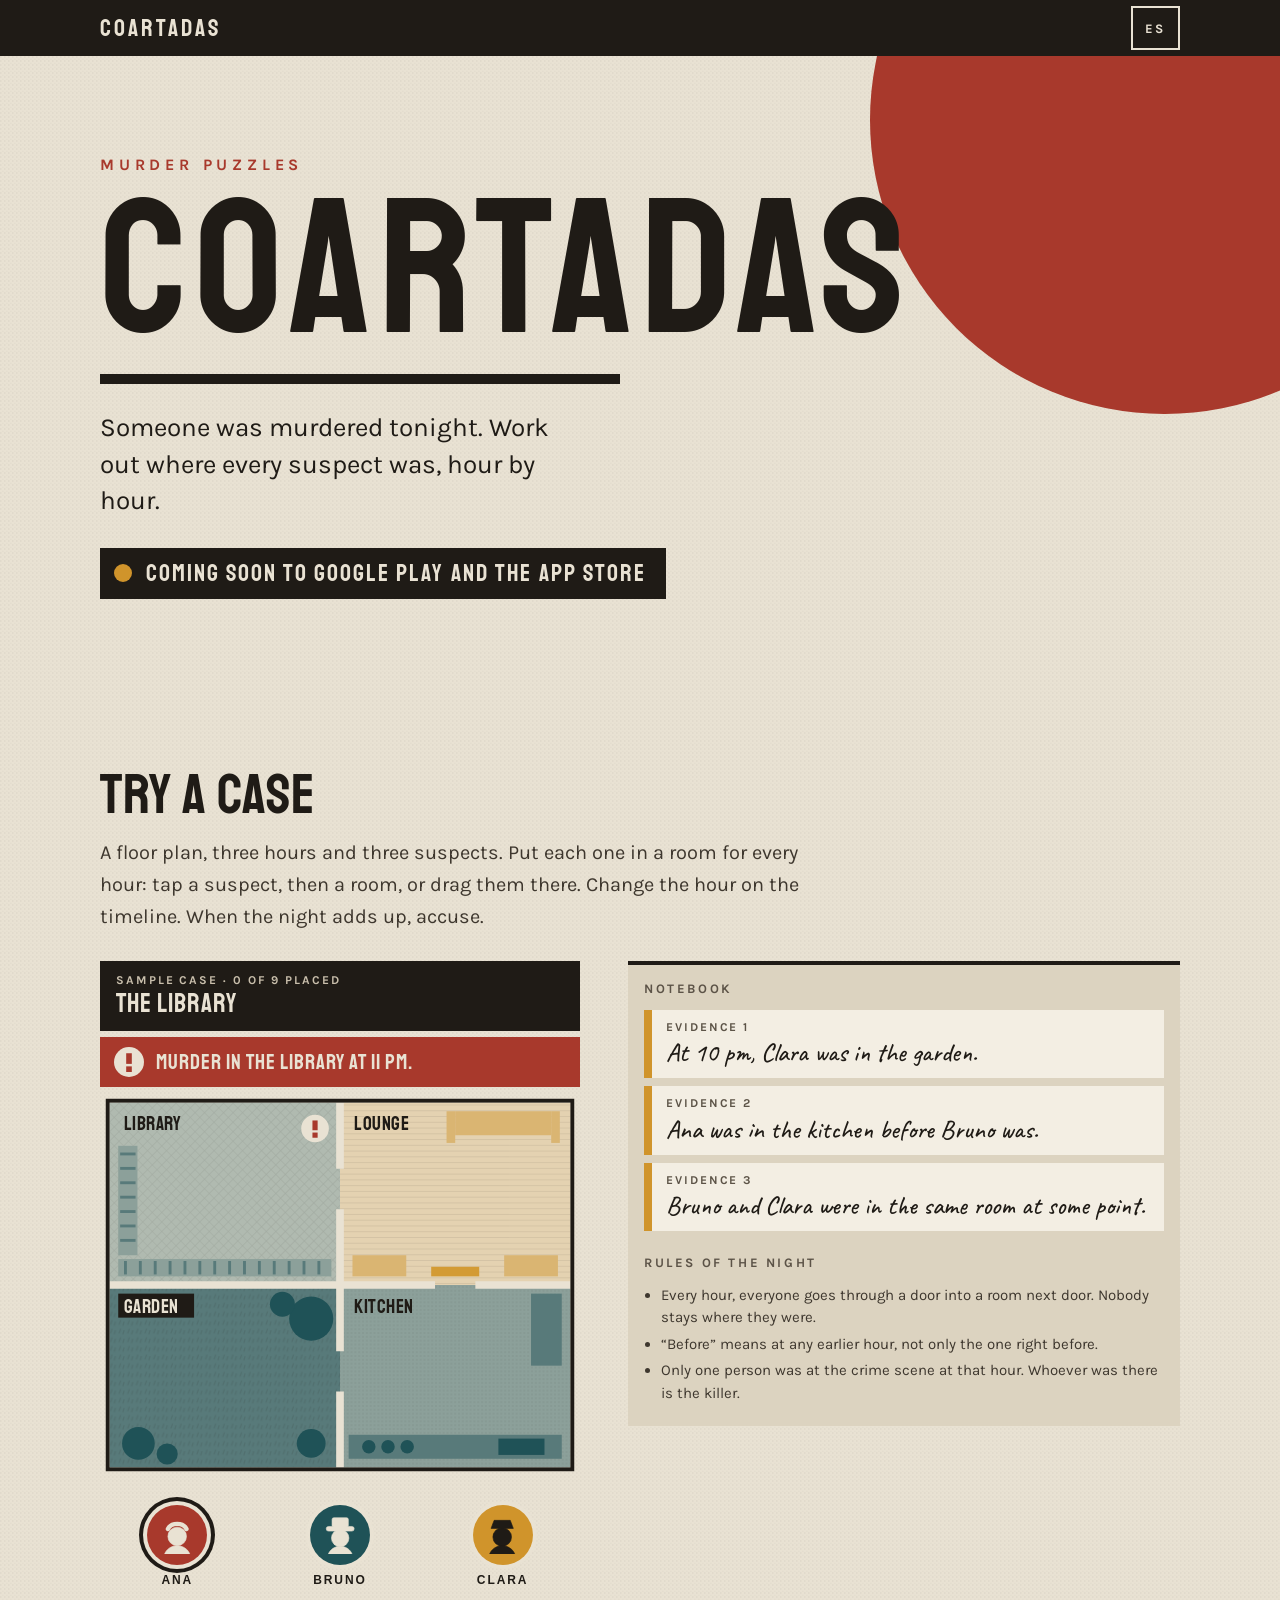
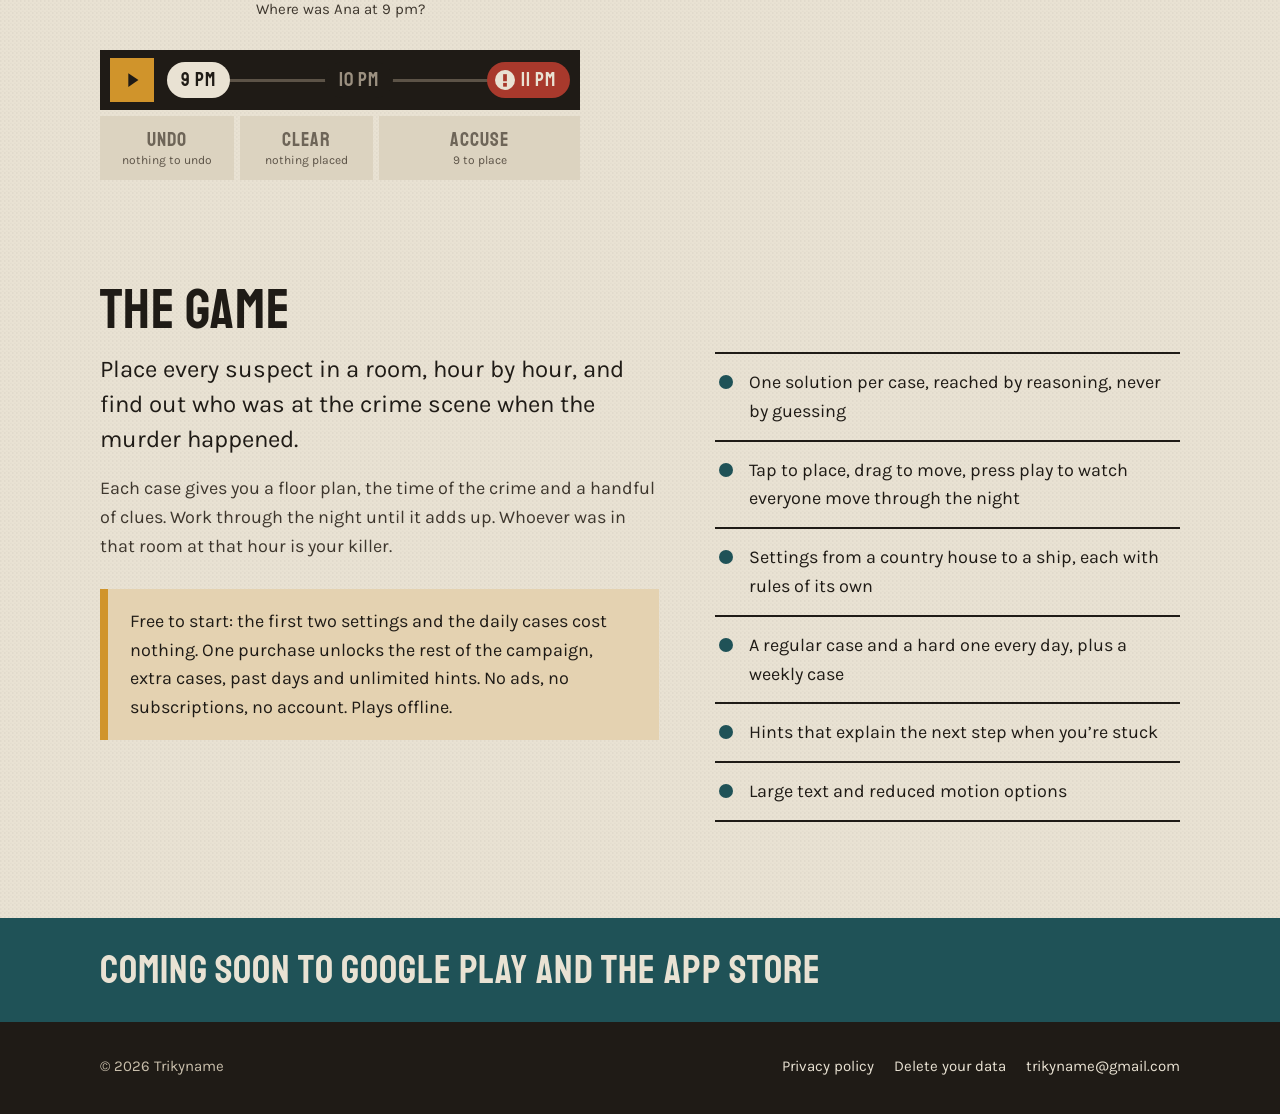
==== index.html @ 440a01b3 "Web de Coartadas: portada con un caso jugable, política de privacidad y borrado de datos Co-Authored" ====
<!DOCTYPE html>
<html lang="en">
<head>
<meta charset="utf-8">
<meta name="viewport" content="width=device-width, initial-scale=1">
<title>Coartadas — Murder Puzzles</title>
<meta name="description" content="Someone was murdered tonight. Work out where every suspect was, hour by hour. A deduction puzzle game for Android and iOS, coming soon.">
<meta name="theme-color" content="#1F1B16">
<link rel="icon" href="favicon.svg" type="image/svg+xml">
<link rel="preload" href="fonts/Staatliches-Regular.ttf" as="font" type="font/ttf" crossorigin>
<link rel="stylesheet" href="site.css">
<script>
  // Language before the first paint: the visitor's choice if they made one here, else the browser's.
  (function () {
    var l = null;
    try { l = localStorage.getItem('coartadas-lang'); } catch (e) { /* storage blocked: follow the browser */ }
    if (l !== 'en' && l !== 'es') l = /^es\b/i.test(navigator.language || '') ? 'es' : 'en';
    document.documentElement.lang = l;
  })();
</script>
</head>
<body>

<header class="topbar">
  <div class="wrap">
    <a class="mark" href="./">COARTADAS</a>
    <button type="button" class="langswitch" id="langswitch">
      <span data-l="en" aria-hidden="true">ES</span><span data-l="es" aria-hidden="true">EN</span>
    </button>
  </div>
</header>

<main>

<section class="hero">
  <div class="hero__disc" aria-hidden="true"></div>
  <div class="wrap">
    <p class="kicker"><span data-l="en">Murder Puzzles</span><span data-l="es">Puzles de asesinato</span></p>
    <h1>COARTADAS</h1>
    <div class="hero__rule" aria-hidden="true"></div>
    <p class="line">
      <span data-l="en">Someone was murdered tonight. Work out where every suspect was, hour by hour.</span>
      <span data-l="es">Hubo un asesinato. Reconstruye dónde estuvo cada sospechoso, hora a hora.</span>
    </p>
    <p class="soon"><span class="dot" aria-hidden="true"></span>
      <span data-l="en">Coming soon to Google Play and the App Store</span>
      <span data-l="es">Muy pronto en Google Play y App Store</span>
    </p>
  </div>
</section>

<section class="section" id="case" aria-labelledby="case-title">
  <div class="wrap">
    <h2 id="case-title"><span data-l="en">Try a case</span><span data-l="es">Prueba un caso</span></h2>
    <p class="lede">
      <span data-l="en">A floor plan, three hours and three suspects. Put each one in a room for every hour: tap a suspect, then a room, or drag them there. Change the hour on the timeline. When the night adds up, accuse.</span>
      <span data-l="es">Un plano, tres horas y tres sospechosos. Pon a cada uno en una estancia a cada hora: toca a alguien y luego una estancia, o arrástralo hasta allí. Cambia la hora en la línea de abajo. Cuando la noche cuadre, acusa.</span>
    </p>
    <div class="case" id="caso">
      <p class="noscript">
        <span data-l="en">This case needs JavaScript to play.</span>
        <span data-l="es">Para jugar este caso hace falta JavaScript.</span>
      </p>
    </div>
  </div>
</section>

<section class="section" id="game" aria-labelledby="game-title">
  <div class="wrap">
    <h2 id="game-title"><span data-l="en">The game</span><span data-l="es">El juego</span></h2>
    <div class="about">
      <div>
        <div data-l="en">
          <p class="first">Place every suspect in a room, hour by hour, and find out who was at the crime scene when the murder happened.</p>
          <p>Each case gives you a floor plan, the time of the crime and a handful of clues. Work through the night until it adds up. Whoever was in that room at that hour is your killer.</p>
        </div>
        <div data-l="es">
          <p class="first">Coloca a cada sospechoso en una habitación, hora a hora, y averigua quién estaba en la escena del crimen cuando ocurrió el asesinato.</p>
          <p>Cada caso te da el plano, la hora del crimen y unas cuantas pistas. Repasa la noche hasta que todo cuadre. Quien estaba en esa habitación a esa hora es el culpable.</p>
        </div>
        <div class="price">
          <p data-l="en">Free to start: the first two settings and the daily cases cost nothing. One purchase unlocks the rest of the campaign, extra cases, past days and unlimited hints. No ads, no subscriptions, no account. Plays offline.</p>
          <p data-l="es">Gratis para empezar: los dos primeros lugares y los casos de cada día no cuestan nada. Un único pago desbloquea el resto de la campaña, los encargos, los días pasados y las pistas sin límite. Sin anuncios, sin suscripciones y sin cuenta. Funciona sin conexión.</p>
        </div>
      </div>
      <ul class="facts" data-l="en">
        <li>One solution per case, reached by reasoning, never by guessing</li>
        <li>Tap to place, drag to move, press play to watch everyone move through the night</li>
        <li>Settings from a country house to a ship, each with rules of its own</li>
        <li>A regular case and a hard one every day, plus a weekly case</li>
        <li>Hints that explain the next step when you’re stuck</li>
        <li>Large text and reduced motion options</li>
      </ul>
      <ul class="facts" data-l="es">
        <li>Una sola solución por caso, a la que se llega razonando, sin adivinar</li>
        <li>Toca para colocar, arrastra para mover y dale al play para ver cómo se mueven todos durante la noche</li>
        <li>Lugares que van de una casa de campo a un barco, cada uno con sus propias reglas</li>
        <li>Cada día, un caso normal y uno difícil, y uno más cada semana</li>
        <li>Pistas que te explican el siguiente paso cuando te atascas</li>
        <li>Letra grande y movimiento reducido</li>
      </ul>
    </div>
  </div>
</section>

<!-- No store links until the game is published: then each store gets its own link here. -->
<section class="stores" aria-label="Stores">
  <div class="wrap">
    <p data-l="en">Coming soon to Google Play and the App Store</p>
    <p data-l="es">Muy pronto en Google Play y App Store</p>
  </div>
</section>

</main>

<footer class="foot">
  <div class="wrap">
    <span>© 2026 Trikyname</span>
    <nav aria-label="Site">
      <a href="privacy.html"><span data-l="en">Privacy policy</span><span data-l="es">Política de privacidad</span></a>
      <a href="delete-data.html"><span data-l="en">Delete your data</span><span data-l="es">Borrado de tus datos</span></a>
      <a href="mailto:trikyname@gmail.com">trikyname@gmail.com</a>
    </nav>
  </div>
</footer>

<script>
  // The language switch: flips the page, remembers the choice on this device and tells the case.
  (function () {
    var titles = { en: 'Coartadas — Murder Puzzles', es: 'Coartadas — Puzles de asesinato' };
    var sw = document.getElementById('langswitch');
    function label(l) { sw.setAttribute('aria-label', l === 'es' ? 'View in English' : 'Ver en español'); }
    function apply(l) {
      document.documentElement.lang = l;
      document.title = titles[l];
      label(l);
      document.dispatchEvent(new Event('langchange'));
    }
    sw.addEventListener('click', function () {
      var l = document.documentElement.lang === 'es' ? 'en' : 'es';
      try { localStorage.setItem('coartadas-lang', l); } catch (e) { /* the switch still works for this visit */ }
      apply(l);
    });
    document.title = titles[document.documentElement.lang] || titles.en;
    label(document.documentElement.lang);
  })();
</script>
<script src="caso.js"></script>
</body>
</html>
---- site.css ----
/* site.css — the three pages share the game's look: screen print in three inks on paper.
   Colours, fonts and shapes come from the game (Assets/UI/Tokens.uss and
   .docs/design/design-system.md in the game's repository). Rules carried over:
   - three inks (red: the crime; teal: the house; ocre: what guides) and black for text and bands,
     on paper; nothing off the ramp;
   - ink fields are straight (bands, plates, buttons), objects are fully round (discs, chips);
     there is no radius in between;
   - walls are paper without ink; a room is told by the furniture inside it;
   - anything you touch is at least 44 CSS px.
   Fonts are the game's own, under the SIL Open Font License (fonts/LICENSES.txt). No external
   requests, no trackers. */

@font-face { font-family: "Staatliches"; src: url("fonts/Staatliches-Regular.ttf") format("truetype"); font-weight: 400; font-display: swap; }
@font-face { font-family: "Karla"; src: url("fonts/Karla-Regular.ttf") format("truetype"); font-weight: 400; font-display: swap; }
@font-face { font-family: "Karla"; src: url("fonts/Karla-Bold.ttf") format("truetype"); font-weight: 700; font-display: swap; }
@font-face { font-family: "Caveat"; src: url("fonts/Caveat-Medium.ttf") format("truetype"); font-weight: 500; font-display: swap; }

:root {
  /* Inks and paper (Tokens.uss). */
  --ink-red: #A8392C;
  --ink-teal: #1F5257;
  --ink-ocre: #D0942B;
  --ink-black: #1F1B16;
  --paper: #E9E2D3;
  /* Coverage steps used here. */
  --red-20: #EFE0C6;
  --teal-20: #C1C5BA;
  --teal-28: #B0BAB0;
  --teal-46: #8CA09A;
  --teal-72: #587A7A;
  --ocre-20: #E4D2B1;
  --ocre-46: #DAB572;
  /* Black thinned for the words under the words. --ink-25 is never text: borders only. */
  --ink-70: #3E372E;
  --ink-50: #5C5347;
  --ink-40: #6E6558;
  --ink-25: #9B9080;
  --paper-rule: #C9BFAC;
  --paper-deep: #DCD3C0;
  --paper-card: #F3EEE3;
  --over-red-ocre: #892107;
  --over-teal-ocre: #19300F;

  --font-display: "Staatliches", "Bebas Neue", Impact, "Arial Narrow", sans-serif;
  --font-body: "Karla", system-ui, -apple-system, "Segoe UI", sans-serif;
  --font-hand: "Caveat", "Segoe Print", "Bradley Hand", cursive;

  --touch: 44px;
  --gap-band: 6px;
  --dur-quick: 120ms;

  color-scheme: light;
  accent-color: var(--ink-red);
}

* { box-sizing: border-box; }
html { background: var(--paper); scrollbar-color: var(--ink-25) var(--paper); -webkit-text-size-adjust: 100%; }
/* The grain of the print: two dots of thinned black every four pixels, as on the game's canvas. */
body {
  margin: 0; color: var(--ink-black); font-family: var(--font-body); font-size: 18px; line-height: 1.6;
  background-color: var(--paper);
  background-image: url("data:image/svg+xml,%3Csvg xmlns='http://www.w3.org/2000/svg' width='4' height='4'%3E%3Ccircle cx='.8' cy='1.1' r='.75' fill='%231F1B16' opacity='.08'/%3E%3Ccircle cx='2.9' cy='3.2' r='.6' fill='%231F1B16' opacity='.05'/%3E%3C/svg%3E");
}
::selection { background: var(--ink-ocre); color: var(--ink-black); }
:focus-visible { outline: 3px solid var(--ink-black); outline-offset: 3px; }
a { color: var(--ink-red); text-underline-offset: .2em; text-decoration-thickness: 1px; }
a:hover { color: var(--over-red-ocre); text-decoration-thickness: 2px; }
img, svg { display: block; max-width: 100%; }

/* Language: [data-l] elements show only in the page's language (index.html sets it). */
html[lang="en"] [data-l="es"], html[lang="es"] [data-l="en"] { display: none !important; }

/* ── Bands: straight black fields edge to edge ───────────────────────────────────────────── */
.topbar { background: var(--ink-black); color: var(--paper); }
.topbar .wrap { display: flex; align-items: center; justify-content: space-between; gap: 16px; min-height: 56px; }
.topbar a.mark { color: var(--paper); text-decoration: none; font-family: var(--font-display); font-size: 24px;
                 letter-spacing: 3px; line-height: 1; padding: 10px 0; }
.topbar a.mark:hover { color: var(--ink-ocre); }
.topbar nav { display: flex; flex-wrap: wrap; gap: 0 4px; }
.topbar nav a { color: var(--paper); font-weight: 700; font-size: 13px; letter-spacing: .2em; text-transform: uppercase;
                text-decoration: none; padding: 0 10px; min-height: var(--touch); display: inline-flex; align-items: center; }
.topbar nav a:hover { color: var(--ink-ocre); }
.topbar :focus-visible { outline-color: var(--ink-ocre); }

.wrap { max-width: 1120px; margin: 0 auto; padding: 0 20px; }

footer.foot { background: var(--ink-black); color: var(--paper-rule); margin-top: 96px; font-size: 15px; }
footer.foot .wrap { display: flex; flex-wrap: wrap; justify-content: space-between; align-items: center; gap: 8px 28px; padding-top: 22px; padding-bottom: 26px; }
footer.foot nav { display: flex; flex-wrap: wrap; gap: 0 20px; }
footer.foot a { color: var(--paper); text-decoration: none; min-height: var(--touch); display: inline-flex; align-items: center; }
footer.foot a:hover { color: var(--ink-ocre); text-decoration: underline; }
footer.foot :focus-visible { outline-color: var(--ink-ocre); }

/* ── Legal pages: a long document on paper ───────────────────────────────────────────────── */
.doc { max-width: 760px; margin: 0 auto; padding: 48px 20px 0; }
.doc h1 { font-family: var(--font-display); font-weight: 400; font-size: clamp(34px, 6vw, 52px); letter-spacing: 2px;
          line-height: 1.05; margin: 0 0 18px; }
.doc h1::after { content: ""; display: block; width: 120px; height: 6px; background: var(--ink-red); margin-top: 16px; }
.doc h2 { font-family: var(--font-display); font-weight: 400; font-size: 30px; letter-spacing: 1px; line-height: 1.1;
          margin: 56px 0 8px; padding: 12px 16px; background: var(--ink-teal); color: var(--paper); }
.doc h3 { font-weight: 700; font-size: 14px; letter-spacing: .2em; text-transform: uppercase; color: var(--ink-black);
          margin: 34px 0 6px; padding-top: 14px; border-top: 2px solid var(--paper-rule); }
.doc p, .doc li { color: var(--ink-70); }
.doc ul, .doc ol { padding-left: 1.3em; }
.doc li { margin: 6px 0; }
.doc code { font-size: .92em; background: var(--paper-deep); padding: 1px 5px; }
.doc .meta { color: var(--ink-50); font-size: 15px; }
.doc .lang { font-size: 15px; margin: 18px 0 0; }
.doc .lang a { display: inline-flex; align-items: center; min-height: var(--touch); }
.doc hr { border: 0; height: 6px; background: var(--ink-black); margin: 72px 0 0; }

@media (prefers-reduced-motion: reduce) {
  *, *::before, *::after { transition-duration: 0s !important; animation-duration: 0s !important; scroll-behavior: auto !important; }
}

/* ══ The landing ═══════════════════════════════════════════════════════════════════════════ */

.hero { position: relative; overflow: hidden; isolation: isolate; padding: clamp(40px, 8vw, 96px) 0 clamp(36px, 6vw, 72px); }
/* A round object in red, off the edge: the disc of the crime, at poster size. */
.hero__disc { position: absolute; right: -14vw; top: -18vw; width: 46vw; height: 46vw; max-width: 620px; max-height: 620px;
              border-radius: 50%; background: var(--ink-red); z-index: -1; }
.hero .kicker { color: var(--ink-red); font-weight: 700; font-size: clamp(13px, 1.6vw, 16px); letter-spacing: .3em;
                text-transform: uppercase; margin: 0 0 6px; }
.hero h1 { font-family: var(--font-display); font-weight: 400; font-size: clamp(64px, 15vw, 196px); line-height: .9;
           letter-spacing: .04em; margin: 0; color: var(--ink-black); }
.hero__rule { width: min(520px, 70%); height: 10px; background: var(--ink-black); margin: 18px 0 26px; }
.hero .line { font-size: clamp(19px, 2.4vw, 26px); line-height: 1.4; max-width: 30ch; margin: 0 0 28px; color: var(--ink-black); }
.soon { display: inline-flex; align-items: center; gap: 14px; background: var(--ink-black); color: var(--paper);
        font-family: var(--font-display); font-size: clamp(18px, 2.2vw, 24px); letter-spacing: 2px; line-height: 1.15;
        padding: 12px 20px 12px 14px; margin: 0; }
.soon .dot { flex: none; width: 18px; height: 18px; border-radius: 50%; background: var(--ink-ocre); }

.section { padding-top: clamp(56px, 8vw, 96px); }
.section h2 { font-family: var(--font-display); font-weight: 400; font-size: clamp(36px, 5vw, 56px); letter-spacing: 1px;
              line-height: 1; margin: 0 0 14px; }
.section .lede { font-size: clamp(18px, 1.9vw, 20px); max-width: 60ch; margin: 0 0 28px; color: var(--ink-70); }

/* The play area: the case, with its notebook beside it on a wide screen. caso.js builds the case;
   the grid places its parts, so on a phone they stack in the game's own order. */
.case { display: grid; grid-template-columns: minmax(0, 480px); gap: var(--gap-band); user-select: none; -webkit-user-select: none; }
@media (min-width: 900px) {
  .case { grid-template-columns: minmax(0, 480px) minmax(0, 1fr); column-gap: 48px; align-items: start;
          grid-template-areas: "head note" "crime note" "plan note" "warn note" "cast note" "status note" "time note" "tools note" "verdict note"; }
  .case__head { grid-area: head; } .case__crime { grid-area: crime; } .plan { grid-area: plan; } .case__warn { grid-area: warn; }
  .cast { grid-area: cast; } .case__status { grid-area: status; } .timeline { grid-area: time; } .tools { grid-area: tools; }
  .verdict { grid-area: verdict; } .notebook { grid-area: note; align-self: start; position: sticky; top: 16px; }
}

/* The game: long description and the short lines, as ruled rows. */
.about { display: grid; grid-template-columns: minmax(0, 6fr) minmax(0, 5fr); gap: 24px 56px; align-items: start; }
.about p { margin: 0 0 18px; color: var(--ink-70); max-width: 62ch; }
.about p.first { color: var(--ink-black); font-size: clamp(20px, 2.2vw, 24px); line-height: 1.45; }
.facts { list-style: none; margin: 0; padding: 0; border-bottom: 2px solid var(--ink-black); }
.facts li { padding: 14px 0 14px 34px; border-top: 2px solid var(--ink-black); position: relative; color: var(--ink-black); }
.facts li::before { content: ""; position: absolute; left: 4px; top: 21px; width: 14px; height: 14px; border-radius: 50%; background: var(--ink-teal); }
.price { background: var(--ocre-20); border-left: 8px solid var(--ink-ocre); padding: 18px 22px; margin-top: 28px; }
.price p { margin: 0; color: var(--ink-black); }

.stores { margin-top: clamp(56px, 8vw, 96px); background: var(--ink-teal); color: var(--paper); }
.stores .wrap { padding-top: 30px; padding-bottom: 30px; }
main:has(> .stores:last-child) + .foot { margin-top: 0; }
.stores p { margin: 0; font-family: var(--font-display); font-size: clamp(26px, 3.6vw, 40px); letter-spacing: 1px; line-height: 1.1; }

.langswitch { background: transparent; border: 2px solid var(--paper); color: var(--paper); font-family: var(--font-body);
              font-weight: 700; font-size: 13px; letter-spacing: .2em; min-height: var(--touch); min-width: var(--touch);
              padding: 0 12px; cursor: pointer; border-radius: 0; }
.langswitch:hover { background: var(--paper); color: var(--ink-black); }

@media (max-width: 900px) {
  .about { grid-template-columns: minmax(0, 1fr); }
  .hero__disc { right: -18vw; top: -12vw; width: 50vw; height: 50vw; }
}

/* ══ The case (caso.js) ═════════════════════════════════════════════════════════════════════ */

.case .noscript { background: var(--paper-card); border-left: 8px solid var(--ink-red); padding: 16px 18px; margin: 0; }

.case__head { background: var(--ink-black); color: var(--paper); padding: 10px 16px 12px; }
.case__label { display: block; font-weight: 700; font-size: 12px; letter-spacing: .16em; text-transform: uppercase; color: var(--paper-rule); }
.case__title { display: block; font-family: var(--font-display); font-size: 26px; letter-spacing: 1px; line-height: 1.1; }

.case__crime { background: var(--ink-red); color: var(--paper); display: flex; align-items: center; gap: 12px; padding: 10px 14px; }
.case__crime .disc { width: 30px; height: 30px; flex: none; }
.case__crimeline { font-family: var(--font-display); font-size: 21px; letter-spacing: 1px; line-height: 1.15; text-transform: uppercase; }

/* The plan: the SVG draws the house; rooms and chips are buttons laid over it. */
.plan { position: relative; aspect-ratio: 1000 / 800; touch-action: manipulation; }
.plan__art { width: 100%; height: 100%; }
.plan__art text { font-family: var(--font-display); font-size: 40px; letter-spacing: 1px; }
.plan__scene { opacity: 0; transition: opacity .25s; }
.plan.is-crime-hour .plan__scene { opacity: 1; }
.room { position: absolute; margin: 0; padding: 0; border: 0; background: transparent; cursor: pointer; border-radius: 0; }
.room:focus-visible { outline: 4px solid var(--ink-black); outline-offset: -8px; }
.room.is-target:hover, .room.is-over { box-shadow: inset 0 0 0 6px var(--ink-black); }
.room.is-over { background: rgba(31, 27, 22, .08); }

.chip { position: absolute; width: max(46px, 13%); aspect-ratio: 1; transform: translate(-50%, -50%);
        margin: 0; padding: 0; border: 0; background: none; cursor: grab; touch-action: none;
        transition: left .45s cubic-bezier(.45, 0, .2, 1), top .45s cubic-bezier(.45, 0, .2, 1), opacity .2s; }
.chip.is-off { opacity: 0; pointer-events: none; }
.chip .chip__disc { width: 100%; height: 100%; }
.chip__name { position: absolute; left: 50%; top: calc(100% + 3px); transform: translateX(-50%); background: var(--paper);
              color: var(--ink-black); font-weight: 700; font-size: 11px; letter-spacing: .12em; text-transform: uppercase;
              line-height: 1; padding: 3px 5px 2px; white-space: nowrap; }
.chip.is-selected .chip__disc { box-shadow: 0 0 0 4px var(--paper), 0 0 0 8px var(--ink-black); }
.chip:focus-visible { outline: none; }
.chip:focus-visible .chip__disc { box-shadow: 0 0 0 4px var(--paper), 0 0 0 8px var(--ink-ocre); }
.case.is-still .chip, .case.is-still .plan__scene { transition: none; }

/* A disc with its figure; the paper ring keeps it apart from any floor. */
.chip__disc { display: grid; place-items: center; border-radius: 50%; box-shadow: 0 0 0 4px var(--paper); }
.chip__disc svg { width: 64%; height: 64%; }
.chip--red .chip__disc { background: var(--ink-red); }
.chip--teal .chip__disc { background: var(--ink-teal); }
.chip--ocre .chip__disc { background: var(--ink-ocre); }

.ghost { position: fixed; left: 0; top: 0; width: 56px; height: 56px; margin: -28px 0 0 -28px; pointer-events: none; z-index: 50; }
.ghost .chip__disc { width: 100%; height: 100%; box-shadow: 0 0 0 4px var(--paper), 0 10px 24px -6px rgba(31, 27, 22, .5); }

.case__warn { list-style: none; margin: 0; padding: 0; display: flex; flex-direction: column; gap: 4px; }
.case__warn:empty { display: none; }
.case__warn li { display: flex; align-items: baseline; gap: 4px 10px; flex-wrap: wrap; background: var(--red-20); border-left: 6px solid var(--ink-red);
                 padding: 8px 12px; font-size: 15px; line-height: 1.4; color: var(--ink-black); }
.case__warnplate { font-family: var(--font-display); font-size: 17px; letter-spacing: 1px; color: var(--ink-red); text-transform: uppercase; }

/* The cast: who you can put on the plan. Placed at this hour, the disc fades (it is on the plan). */
.cast { display: flex; justify-content: space-around; gap: 8px; padding: 10px 0 0; }
.cast__person { display: flex; flex-direction: column; align-items: center; gap: 8px; min-width: 76px; min-height: var(--touch);
                margin: 0; padding: 6px 4px; border: 0; background: none; cursor: grab; color: var(--ink-black); touch-action: none; }
.cast__person .chip__disc { width: 60px; height: 60px; transition: opacity var(--dur-quick); }
.cast__person.is-placed .chip__disc { opacity: .32; }
.cast__person.is-selected .chip__disc { opacity: 1; box-shadow: 0 0 0 4px var(--paper), 0 0 0 8px var(--ink-black); }
.cast__name { font-weight: 700; font-size: 12px; letter-spacing: .16em; text-transform: uppercase; }
.cast__person:focus-visible { outline: none; }
.cast__person:focus-visible .chip__disc { box-shadow: 0 0 0 4px var(--paper), 0 0 0 8px var(--ink-ocre); }

.case__status { margin: 0; min-height: 3em; font-size: 15px; line-height: 1.45; color: var(--ink-70); text-align: center; padding: 0 8px; }
.case__status.is-flash { animation: flash .5s; }
@keyframes flash { 30% { color: var(--ink-red); } }

/* The timeline: a black band, the play square in ocre, the hours as pills. */
.timeline { background: var(--ink-black); display: flex; align-items: center; gap: 12px; padding: 8px 10px; }
.timeline__play { flex: none; width: var(--touch); height: var(--touch); background: var(--ink-ocre); border: 0; border-radius: 0;
                  display: grid; place-items: center; cursor: pointer; padding: 0; }
.timeline__play svg { width: 22px; height: 22px; }
.timeline__play:focus-visible { outline-color: var(--paper); }
.timeline__hours { flex: 1; display: flex; justify-content: space-between; position: relative; }
.timeline__hours::before { content: ""; position: absolute; left: 22px; right: 22px; top: 50%; height: 3px; margin-top: -1px; background: var(--ink-50); }
.hour { position: relative; min-width: 64px; min-height: var(--touch); margin: 0; padding: 0; border: 0; background: none; cursor: pointer;
        display: grid; place-items: center; }
.hour__pill { display: inline-flex; align-items: center; gap: 6px; height: 36px; padding: 0 14px; border-radius: 18px;
              font-family: var(--font-display); font-size: 19px; letter-spacing: 1px; color: var(--ink-25); background: var(--ink-black); }
.hour__pill .disc { width: 20px; height: 20px; }
.hour.hour--crime .hour__pill { background: var(--ink-red); color: var(--paper); padding-left: 8px; }
.hour.is-current .hour__pill { background: var(--paper); color: var(--ink-black); }
.hour.hour--crime.is-current .hour__pill { background: var(--ink-red); color: var(--paper); box-shadow: 0 0 0 3px var(--paper); }
.hour:hover .hour__pill { color: var(--paper); }
.hour.is-current:hover .hour__pill { color: var(--ink-black); }
.hour.hour--crime.is-current:hover .hour__pill { color: var(--paper); }
.hour:focus-visible { outline: none; }
.hour:focus-visible .hour__pill { box-shadow: 0 0 0 3px var(--ink-ocre); }

/* Tools: straight fields; the accusation is the red one. */
.tools { display: grid; grid-template-columns: 1fr 1fr 1.5fr; gap: var(--gap-band); }
.tool { min-height: 64px; display: flex; flex-direction: column; align-items: center; justify-content: center; gap: 2px;
        border: 2px solid var(--paper-rule); background: var(--paper-card); color: var(--ink-black); border-radius: 0; cursor: pointer;
        padding: 6px 8px; font: inherit; transition: background var(--dur-quick); }
.tool:hover:not(:disabled) { background: var(--ocre-20); }
.tool__label { font-family: var(--font-display); font-size: 20px; letter-spacing: 1px; line-height: 1.1; text-transform: uppercase; }
.tool__reason { font-size: 12px; color: var(--ink-50); line-height: 1.2; }
.tool__reason:empty { display: none; }
.tool:disabled { cursor: default; background: var(--paper-deep); border-color: var(--paper-deep); }
.tool:disabled .tool__label { color: var(--ink-40); }
.tool--accuse { background: var(--ink-red); border-color: var(--ink-red); color: var(--paper); }
.tool--accuse:hover:not(:disabled) { background: var(--over-red-ocre); }
.tool--accuse:disabled { background: var(--paper-deep); border-color: var(--paper-deep); }
.tool--wide { width: 100%; }

/* The notebook: evidence on paper cards with the ocre edge, written by hand. */
.notebook { background: var(--paper-deep); border-top: 4px solid var(--ink-black); padding: 14px 16px 18px; }
.notebook__title { margin: 0 0 10px; font-weight: 700; font-size: 13px; letter-spacing: .2em; text-transform: uppercase; color: var(--ink-50); }
.notebook__rules-title { margin-top: 22px; }
.clues { list-style: none; margin: 0; padding: 0; display: flex; flex-direction: column; gap: 8px; }
.clue { background: var(--paper-card); border-left: 8px solid var(--ink-ocre); padding: 8px 14px 10px; }
.clue__label { display: block; font-weight: 700; font-size: 12px; letter-spacing: .16em; text-transform: uppercase; color: var(--ink-50); }
.clue__text { display: block; font-family: var(--font-hand); font-size: 26px; line-height: 1.2; color: var(--ink-black); }
.rules { margin: 0; padding: 0 0 0 1.1em; font-size: 15px; line-height: 1.5; color: var(--ink-70); }
.rules li { margin: 4px 0; }

/* The verdict: the only place where the night is right or wrong. */
.verdict { outline: none; }
.verdict[hidden] { display: none; }
.verdict__accused { display: flex; align-items: center; gap: 14px; margin: 6px 0 10px; font-family: var(--font-display);
                    font-size: 24px; letter-spacing: 1px; text-transform: uppercase; }
.verdict__accused .chip__disc { width: 52px; height: 52px; }
.verdict__accused--none { font-family: var(--font-body); font-size: 17px; letter-spacing: 0; text-transform: none; }
.verdict__band { position: relative; overflow: hidden; padding: 22px 20px 20px; color: var(--paper); }
.verdict--failed .verdict__band { background: var(--ink-red); }
.verdict--solved .verdict__band { background: var(--ink-teal); }
.verdict__band::after { content: ""; position: absolute; right: -60px; top: -70px; width: 190px; height: 190px; border-radius: 50%; }
.verdict--failed .verdict__band::after { background: var(--over-red-ocre); }
.verdict--solved .verdict__band::after { background: var(--over-teal-ocre); }
.verdict__word { position: relative; z-index: 1; margin: 0; font-family: var(--font-display); font-size: clamp(48px, 8vw, 64px); line-height: .95; letter-spacing: 1px; text-transform: uppercase; }
.verdict__word::after { content: ""; display: block; width: 60%; height: 5px; background: var(--paper); margin: 12px 0; }
.verdict__line { position: relative; z-index: 1; margin: 0; font-weight: 700; font-size: 13px; letter-spacing: .16em; text-transform: uppercase; }
.verdict__stamp { position: relative; z-index: 1; display: inline-block; margin-top: 16px; border: 3px solid var(--paper); padding: 4px 12px 2px;
                  font-family: var(--font-display); font-size: 22px; letter-spacing: 3px; text-transform: uppercase; transform: rotate(-4deg); }
.verdict__soon { margin: 12px 0; font-size: 16px; color: var(--ink-black); }
.verdict .tool { margin-top: var(--gap-band); }
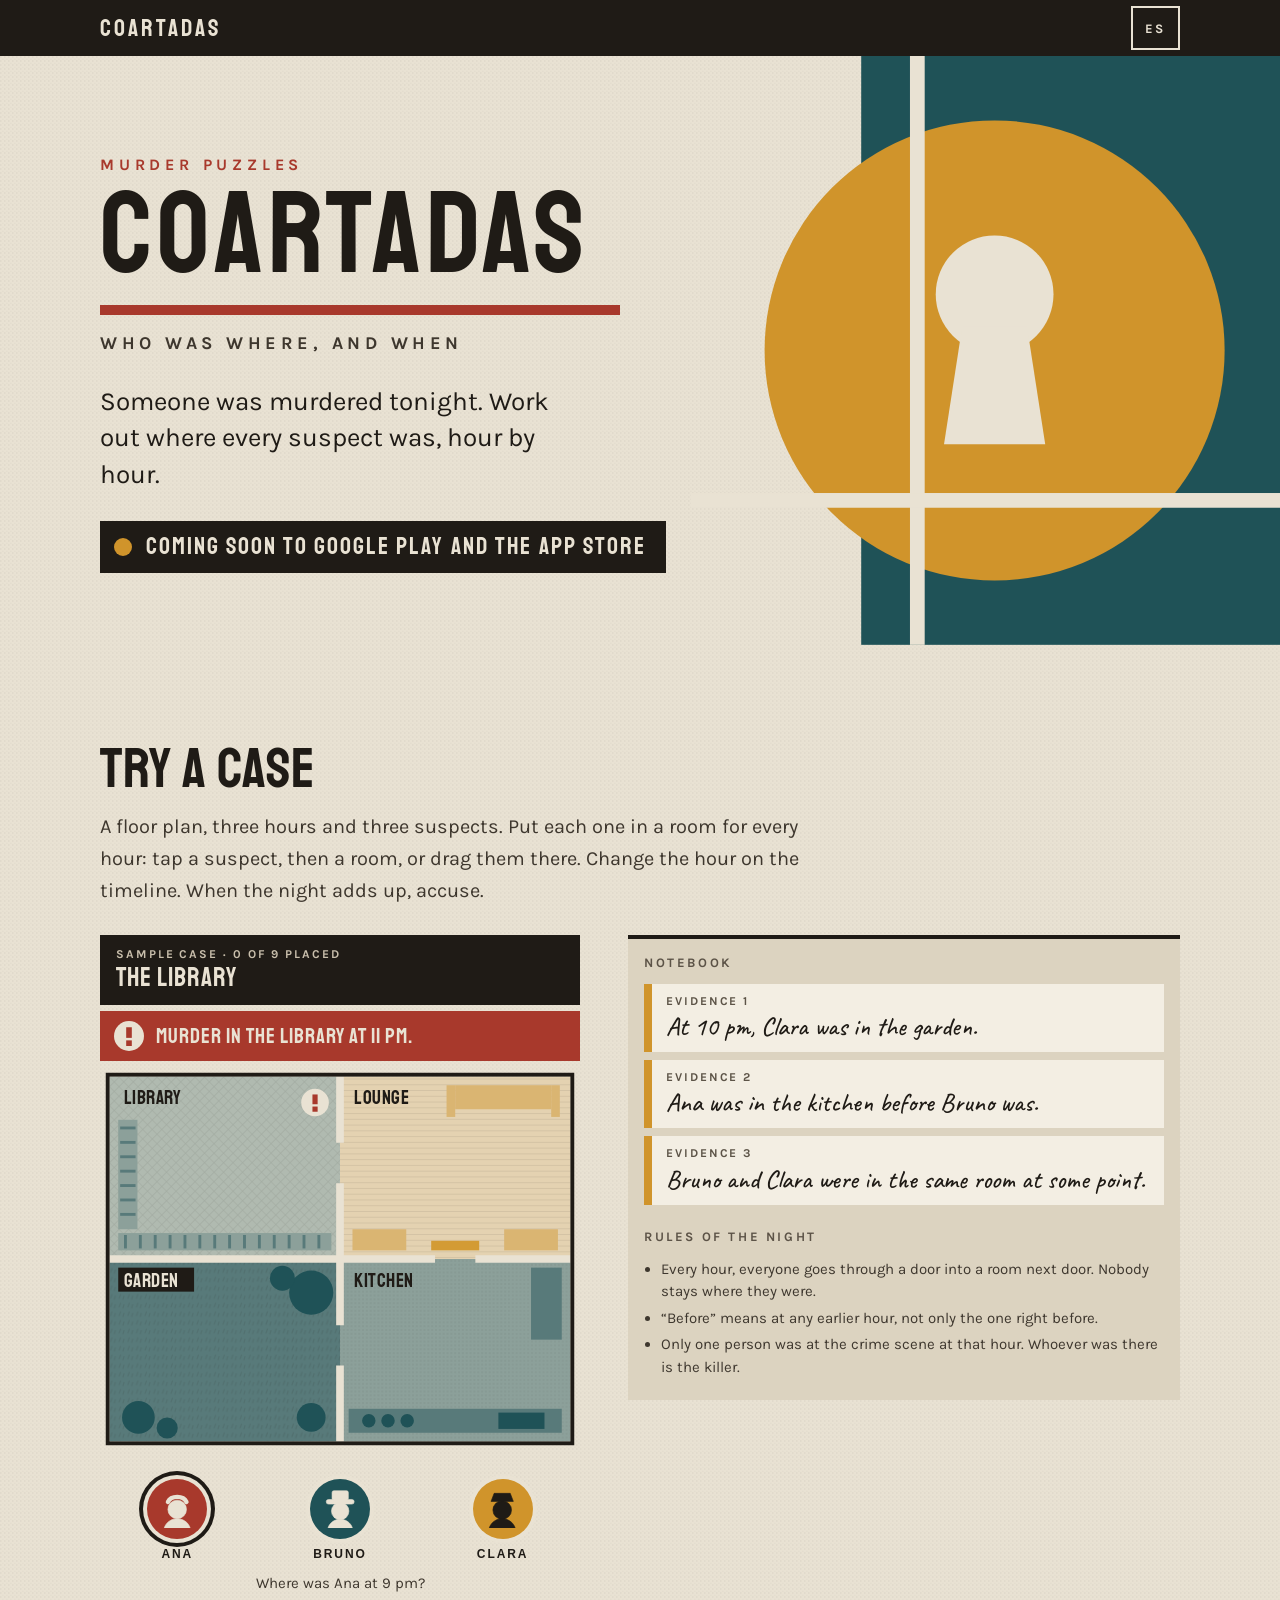
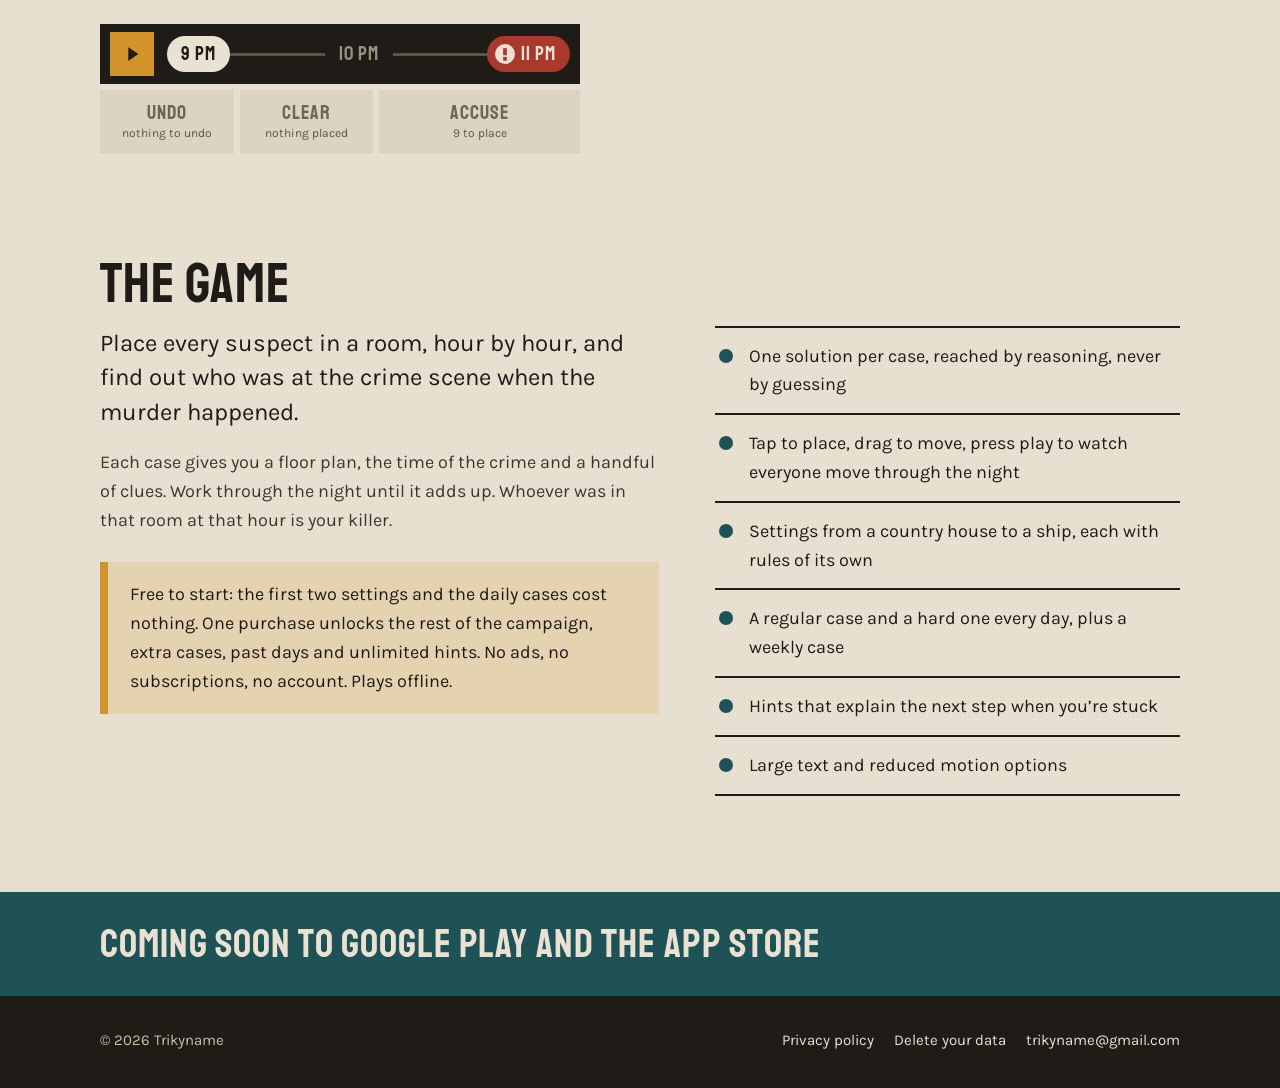
==== commit b84ba471: "feat: cabecera, icono e imagen para compartir con el arte de tienda La cabecera es la cerradura sobr" ====
--- a/index.html
+++ b/index.html
@@ -7,6 +7,17 @@
 <meta name="description" content="Someone was murdered tonight. Work out where every suspect was, hour by hour. A deduction puzzle game for Android and iOS, coming soon.">
 <meta name="theme-color" content="#1F1B16">
 <link rel="icon" href="favicon.svg" type="image/svg+xml">
+<link rel="icon" href="favicon-32.png" type="image/png" sizes="32x32">
+<link rel="apple-touch-icon" href="apple-touch-icon.png">
+<meta property="og:type" content="website">
+<meta property="og:url" content="https://trikyname.github.io/coartadas-site/">
+<meta property="og:title" content="Coartadas — Murder Puzzles">
+<meta property="og:description" content="Someone was murdered tonight. Work out where every suspect was, hour by hour.">
+<meta property="og:image" content="https://trikyname.github.io/coartadas-site/share.png">
+<meta property="og:image:width" content="1200">
+<meta property="og:image:height" content="630">
+<meta property="og:image:alt" content="Coartadas: who was where, and when">
+<meta name="twitter:card" content="summary_large_image">
 <link rel="preload" href="fonts/Staatliches-Regular.ttf" as="font" type="font/ttf" crossorigin>
 <link rel="stylesheet" href="site.css">
 <script>
@@ -33,11 +44,20 @@
 <main>
 
 <section class="hero">
-  <div class="hero__disc" aria-hidden="true"></div>
+  <!-- The icon's keyhole on the house: teal field, ocre disc, paper walls. -->
+  <svg class="hero__art" viewBox="750 0 690 640" preserveAspectRatio="xMinYMid slice" aria-hidden="true" focusable="false">
+    <rect x="935" y="0" width="505" height="640" fill="#1F5257"/>
+    <circle cx="1080" cy="320" r="250" fill="#D0942B"/>
+    <rect x="988" y="0" width="16" height="640" fill="#E9E2D3"/>
+    <rect x="750" y="475" width="690" height="16" fill="#E9E2D3"/>
+    <circle cx="1080" cy="259" r="64" fill="#E9E2D3"/>
+    <polygon points="1044.8,294 1115.2,294 1135,422 1025,422" fill="#E9E2D3"/>
+  </svg>
   <div class="wrap">
     <p class="kicker"><span data-l="en">Murder Puzzles</span><span data-l="es">Puzles de asesinato</span></p>
     <h1>COARTADAS</h1>
     <div class="hero__rule" aria-hidden="true"></div>
+    <p class="motto"><span data-l="en">Who was where, and when</span><span data-l="es">Quién estuvo dónde, y a qué hora</span></p>
     <p class="line">
       <span data-l="en">Someone was murdered tonight. Work out where every suspect was, hour by hour.</span>
       <span data-l="es">Hubo un asesinato. Reconstruye dónde estuvo cada sospechoso, hora a hora.</span>
--- a/site.css
+++ b/site.css
@@ -116,15 +116,16 @@
 /* ══ The landing ═══════════════════════════════════════════════════════════════════════════ */
 
 .hero { position: relative; overflow: hidden; isolation: isolate; padding: clamp(40px, 8vw, 96px) 0 clamp(36px, 6vw, 72px); }
-/* A round object in red, off the edge: the disc of the crime, at poster size. */
-.hero__disc { position: absolute; right: -14vw; top: -18vw; width: 46vw; height: 46vw; max-width: 620px; max-height: 620px;
-              border-radius: 50%; background: var(--ink-red); z-index: -1; }
+/* The store art beside the name: it fills the right of the band and is cropped, never squeezed. */
+.hero__art { position: absolute; top: 0; right: 0; width: 46%; height: 100%; z-index: -1; display: block; }
 .hero .kicker { color: var(--ink-red); font-weight: 700; font-size: clamp(13px, 1.6vw, 16px); letter-spacing: .3em;
                 text-transform: uppercase; margin: 0 0 6px; }
-.hero h1 { font-family: var(--font-display); font-weight: 400; font-size: clamp(64px, 15vw, 196px); line-height: .9;
+.hero h1 { font-family: var(--font-display); font-weight: 400; font-size: clamp(64px, 9vw, 132px); line-height: .9;
            letter-spacing: .04em; margin: 0; color: var(--ink-black); }
-.hero__rule { width: min(520px, 70%); height: 10px; background: var(--ink-black); margin: 18px 0 26px; }
-.hero .line { font-size: clamp(19px, 2.4vw, 26px); line-height: 1.4; max-width: 30ch; margin: 0 0 28px; color: var(--ink-black); }
+.hero__rule { width: min(520px, 50%); height: 10px; background: var(--ink-red); margin: 18px 0 14px; }
+.hero .motto { font-weight: 700; font-size: clamp(13px, 1.5vw, 18px); letter-spacing: .25em; text-transform: uppercase;
+              color: var(--ink-70); margin: 0 0 26px; }
+.hero .line { font-size: clamp(19px, 2.4vw, 26px); line-height: 1.4; max-width: min(30ch, 50%); margin: 0 0 28px; color: var(--ink-black); }
 .soon { display: inline-flex; align-items: center; gap: 14px; background: var(--ink-black); color: var(--paper);
         font-family: var(--font-display); font-size: clamp(18px, 2.2vw, 24px); letter-spacing: 2px; line-height: 1.15;
         padding: 12px 20px 12px 14px; margin: 0; }
@@ -168,7 +169,14 @@
 
 @media (max-width: 900px) {
   .about { grid-template-columns: minmax(0, 1fr); }
-  .hero__disc { right: -18vw; top: -12vw; width: 50vw; height: 50vw; }
+}
+
+/* On a phone the art goes above the name, as a band, like the store header for 390 px. */
+@media (max-width: 700px) {
+  .hero { padding-top: 0; }
+  .hero__art { position: static; width: 100%; height: 260px; margin-bottom: 28px; }
+  .hero .line { max-width: 30ch; }
+  .hero__rule { width: 70%; }
 }
 
 /* ══ The case (caso.js) ═════════════════════════════════════════════════════════════════════ */
